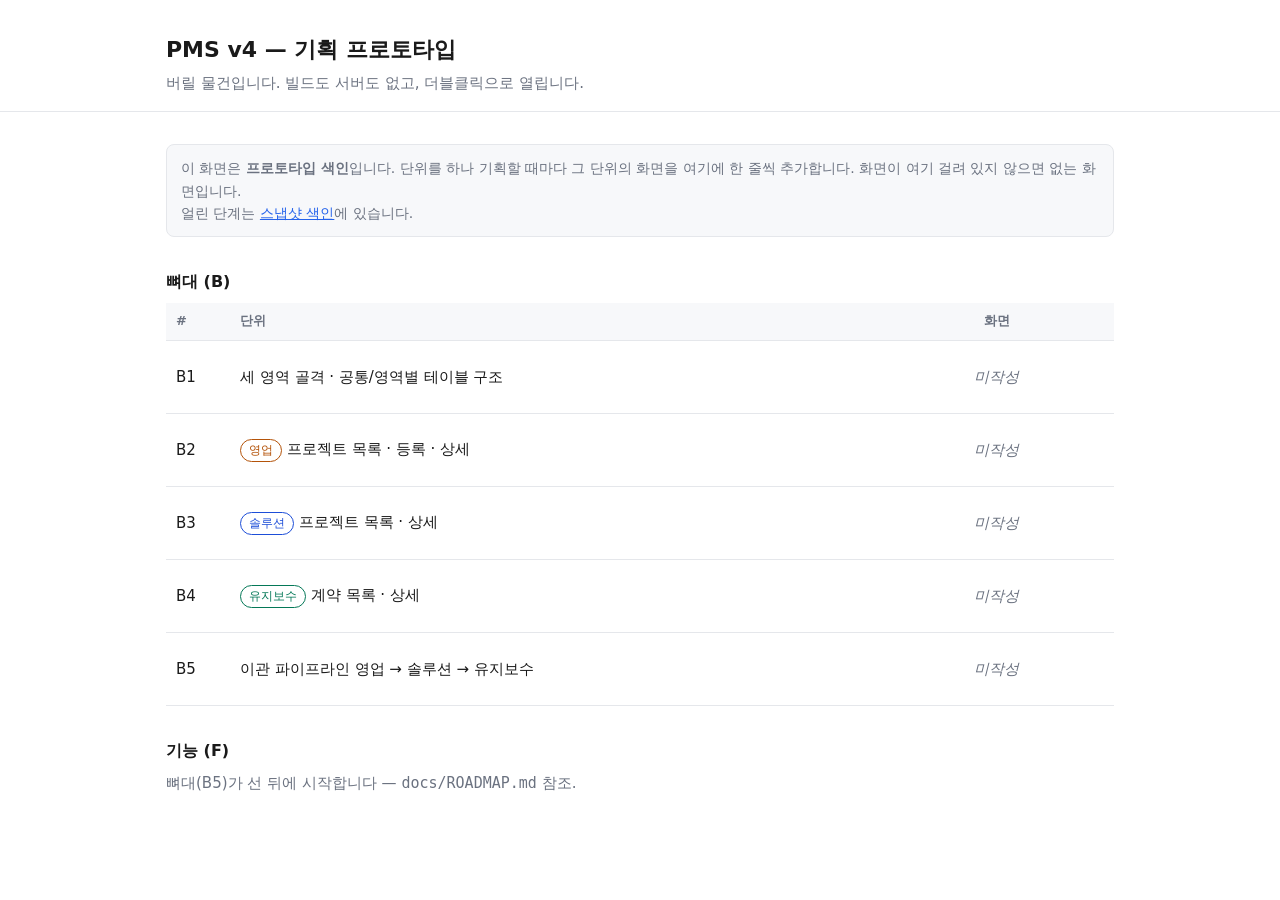
==== prototype/index.html @ c9d54f79 "하네스 기본 구성 + v4 진행 방향 수립 harness_practice의 6축을 이식: CLAUDE.md(Context) · PROGRESS/ROADMAP(Persist) · v" ====
<!DOCTYPE html>
<html lang="ko" data-theme="">
<head>
<meta charset="utf-8">
<meta name="viewport" content="width=device-width, initial-scale=1">
<title>PMS v4 프로토타입</title>
<link rel="stylesheet" href="assets/base.css">
</head>
<body>
<header class="top"><div class="wrap">
  <h1>PMS v4 — 기획 프로토타입</h1>
  <p class="lead">버릴 물건입니다. 빌드도 서버도 없고, 더블클릭으로 열립니다.</p>
</div></header>

<div class="wrap">

  <div class="note">
    이 화면은 <strong>프로토타입 색인</strong>입니다. 단위를 하나 기획할 때마다 그 단위의
    화면을 여기에 한 줄씩 추가합니다. 화면이 여기 걸려 있지 않으면 없는 화면입니다.
    <br>얼린 단계는 <a href="snapshots/INDEX.md">스냅샷 색인</a>에 있습니다.
  </div>

  <h2>뼈대 (B)</h2>
  <table>
    <thead><tr><th style="width:64px">#</th><th>단위</th><th style="width:140px">화면</th></tr></thead>
    <tbody>
      <tr><td>B1</td><td>세 영역 골격 · 공통/영역별 테이블 구조</td><td class="empty">미작성</td></tr>
      <tr><td>B2</td><td><span class="tag sales">영업</span> 프로젝트 목록 · 등록 · 상세</td><td class="empty">미작성</td></tr>
      <tr><td>B3</td><td><span class="tag solution">솔루션</span> 프로젝트 목록 · 상세</td><td class="empty">미작성</td></tr>
      <tr><td>B4</td><td><span class="tag maint">유지보수</span> 계약 목록 · 상세</td><td class="empty">미작성</td></tr>
      <tr><td>B5</td><td>이관 파이프라인 영업 → 솔루션 → 유지보수</td><td class="empty">미작성</td></tr>
    </tbody>
  </table>

  <h2>기능 (F)</h2>
  <p class="lead">뼈대(B5)가 선 뒤에 시작합니다 — <code>docs/ROADMAP.md</code> 참조.</p>

</div>
</body>
</html>
---- prototype/assets/base.css ----
/* 프로토타입 공용 스타일 — 빌드 없음. 화면 파일에서 <link>로 불러 쓴다. */
:root {
  --bg: #ffffff; --fg: #1a1a1a; --muted: #6b7280;
  --line: #e5e7eb; --accent: #2563eb; --soft: #f7f8fa;
  --sales: #b45309; --solution: #1d4ed8; --maint: #047857;
}
@media (prefers-color-scheme: dark) {
  :root:not([data-theme="light"]) {
    --bg: #14161a; --fg: #e8eaed; --muted: #9aa3af;
    --line: #2b2f36; --accent: #6ea8fe; --soft: #1b1e24;
    --sales: #f0b357; --solution: #8ab4ff; --maint: #6ee7b7;
  }
}
:root[data-theme="dark"] {
  --bg: #14161a; --fg: #e8eaed; --muted: #9aa3af;
  --line: #2b2f36; --accent: #6ea8fe; --soft: #1b1e24;
  --sales: #f0b357; --solution: #8ab4ff; --maint: #6ee7b7;
}

* { box-sizing: border-box; }
body {
  margin: 0; background: var(--bg); color: var(--fg);
  font: 15px/1.6 "Malgun Gothic", "맑은 고딕", -apple-system, system-ui, sans-serif;
}
.wrap { max-width: 980px; margin: 0 auto; padding: 32px 16px 64px; }
header.top { border-bottom: 1px solid var(--line); }
header.top .wrap { padding-bottom: 16px; }
h1 { font-size: 22px; margin: 0 0 4px; }
h2 { font-size: 16px; margin: 32px 0 8px; }
p.lead { color: var(--muted); margin: 0; }
a { color: var(--accent); }

table { width: 100%; border-collapse: collapse; margin: 8px 0 4px; }
th, td { text-align: left; padding: 8px 10px; border-bottom: 1px solid var(--line); }
th { background: var(--soft); font-weight: 600; font-size: 13px; color: var(--muted); }

.note { background: var(--soft); border: 1px solid var(--line); border-radius: 8px;
        padding: 12px 14px; color: var(--muted); font-size: 14px; }
.empty { color: var(--muted); font-style: italic; padding: 24px 0; }

.tag { display: inline-block; font-size: 12px; padding: 1px 8px; border-radius: 999px;
       border: 1px solid currentColor; }
.tag.sales { color: var(--sales); }
.tag.solution { color: var(--solution); }
.tag.maint { color: var(--maint); }
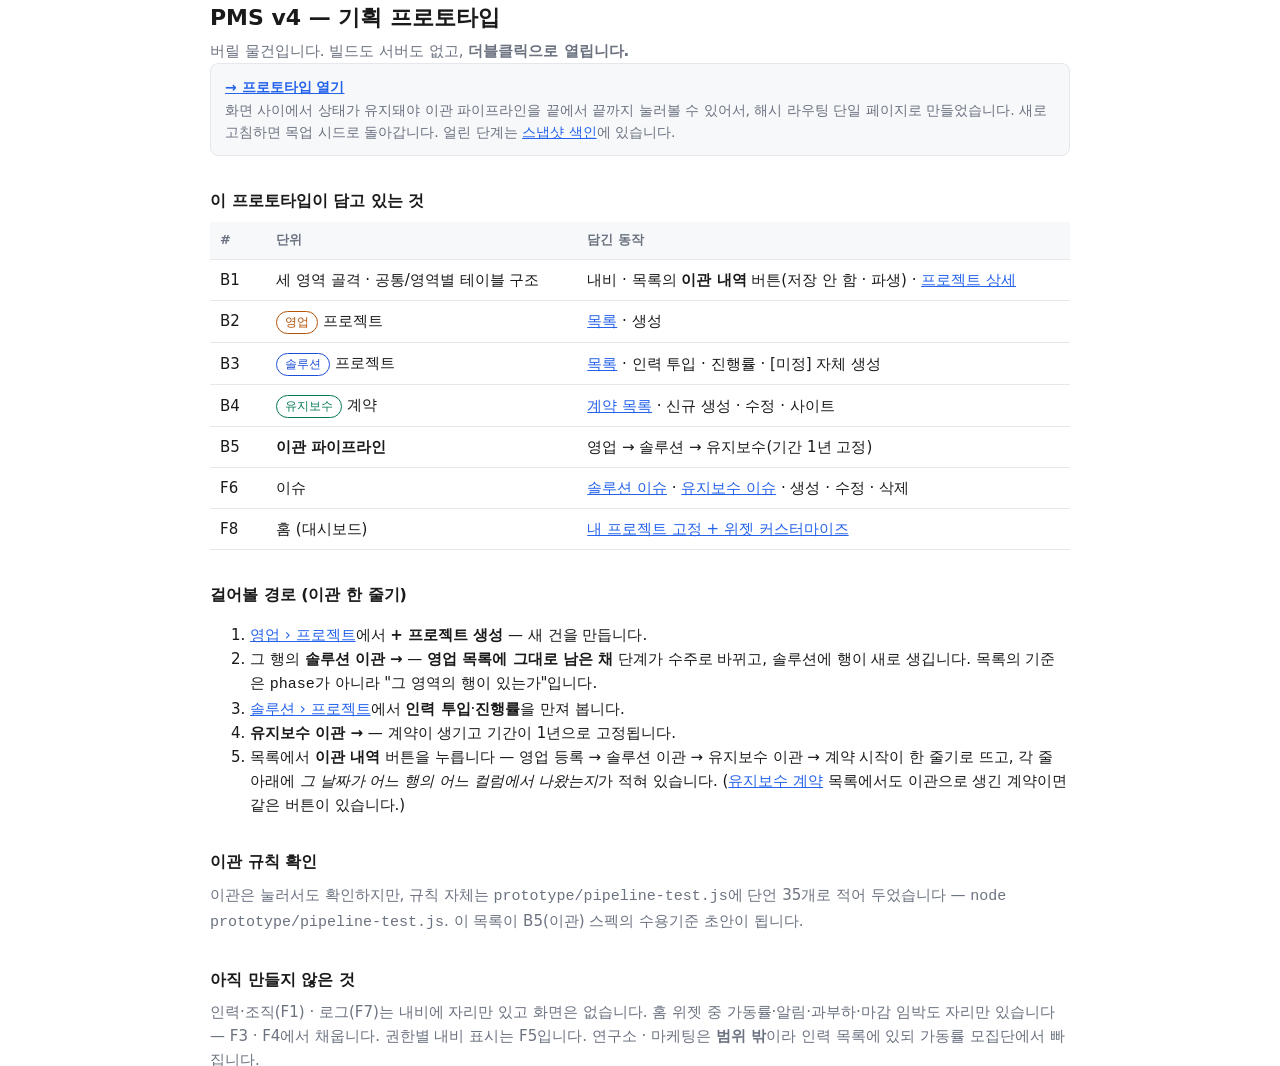
==== commit a536af96: "b0-backbone(프로토): 리뷰 지적 반영 — 예산 신호 복구 · 규칙 모순 해소 reviewer(sonnet) NEEDS CHANGES 조치:  MAJOR — prototy" ====
--- a/prototype/index.html
+++ b/prototype/index.html
@@ -7,33 +7,64 @@
 <link rel="stylesheet" href="assets/base.css">
 </head>
 <body>
-<header class="top"><div class="wrap">
+<div class="main" style="max-width:860px;margin:0 auto">
+
   <h1>PMS v4 — 기획 프로토타입</h1>
-  <p class="lead">버릴 물건입니다. 빌드도 서버도 없고, 더블클릭으로 열립니다.</p>
-</div></header>
-
-<div class="wrap">
+  <p class="lead">버릴 물건입니다. 빌드도 서버도 없고, <strong>더블클릭으로 열립니다.</strong></p>
 
   <div class="note">
-    이 화면은 <strong>프로토타입 색인</strong>입니다. 단위를 하나 기획할 때마다 그 단위의
-    화면을 여기에 한 줄씩 추가합니다. 화면이 여기 걸려 있지 않으면 없는 화면입니다.
-    <br>얼린 단계는 <a href="snapshots/INDEX.md">스냅샷 색인</a>에 있습니다.
+    <strong><a href="pms.html">→ 프로토타입 열기</a></strong><br>
+    화면 사이에서 상태가 유지돼야 이관 파이프라인을 끝에서 끝까지 눌러볼 수 있어서,
+    해시 라우팅 단일 페이지로 만들었습니다. 새로고침하면 목업 시드로 돌아갑니다.
+    얼린 단계는 <a href="snapshots/INDEX.md">스냅샷 색인</a>에 있습니다.
   </div>
 
-  <h2>뼈대 (B)</h2>
+  <h2>이 프로토타입이 담고 있는 것</h2>
   <table>
-    <thead><tr><th style="width:64px">#</th><th>단위</th><th style="width:140px">화면</th></tr></thead>
+    <thead><tr><th style="width:56px">#</th><th>단위</th><th>담긴 동작</th></tr></thead>
     <tbody>
-      <tr><td>B1</td><td>세 영역 골격 · 공통/영역별 테이블 구조</td><td class="empty">미작성</td></tr>
-      <tr><td>B2</td><td><span class="tag sales">영업</span> 프로젝트 목록 · 등록 · 상세</td><td class="empty">미작성</td></tr>
-      <tr><td>B3</td><td><span class="tag solution">솔루션</span> 프로젝트 목록 · 상세</td><td class="empty">미작성</td></tr>
-      <tr><td>B4</td><td><span class="tag maint">유지보수</span> 계약 목록 · 상세</td><td class="empty">미작성</td></tr>
-      <tr><td>B5</td><td>이관 파이프라인 영업 → 솔루션 → 유지보수</td><td class="empty">미작성</td></tr>
+      <tr><td>B1</td><td>세 영역 골격 · 공통/영역별 테이블 구조</td>
+          <td>내비 · 목록의 <strong>이관 내역</strong> 버튼(저장 안 함 · 파생) · <a href="pms.html#/project/107">프로젝트 상세</a></td></tr>
+      <tr><td>B2</td><td><span class="tag sales">영업</span> 프로젝트</td>
+          <td><a href="pms.html#/sales">목록</a> · 생성</td></tr>
+      <tr><td>B3</td><td><span class="tag solution">솔루션</span> 프로젝트</td>
+          <td><a href="pms.html#/solution">목록</a> · 인력 투입 · 진행률 · [미정] 자체 생성</td></tr>
+      <tr><td>B4</td><td><span class="tag maint">유지보수</span> 계약</td>
+          <td><a href="pms.html#/maintenance">계약 목록</a> · 신규 생성 · 수정 · 사이트</td></tr>
+      <tr><td>B5</td><td><strong>이관 파이프라인</strong></td>
+          <td>영업 → 솔루션 → 유지보수(기간 1년 고정)</td></tr>
+      <tr><td>F6</td><td>이슈</td>
+          <td><a href="pms.html#/solution-issues">솔루션 이슈</a> · <a href="pms.html#/maintenance-issues">유지보수 이슈</a> · 생성 · 수정 · 삭제</td></tr>
+      <tr><td>F8</td><td>홈 (대시보드)</td>
+          <td><a href="pms.html#/home">내 프로젝트 고정 + 위젯 커스터마이즈</a></td></tr>
     </tbody>
   </table>
 
-  <h2>기능 (F)</h2>
-  <p class="lead">뼈대(B5)가 선 뒤에 시작합니다 — <code>docs/ROADMAP.md</code> 참조.</p>
+  <h2>걸어볼 경로 (이관 한 줄기)</h2>
+  <ol>
+    <li><a href="pms.html#/sales">영업 › 프로젝트</a>에서 <strong>+ 프로젝트 생성</strong> — 새 건을 만듭니다.</li>
+    <li>그 행의 <strong>솔루션 이관 →</strong> — <strong>영업 목록에 그대로 남은 채</strong> 단계가 수주로 바뀌고,
+        솔루션에 행이 새로 생깁니다. 목록의 기준은 <code>phase</code>가 아니라 "그 영역의 행이 있는가"입니다.</li>
+    <li><a href="pms.html#/solution">솔루션 › 프로젝트</a>에서 <strong>인력 투입</strong>·<strong>진행률</strong>을 만져 봅니다.</li>
+    <li><strong>유지보수 이관 →</strong> — 계약이 생기고 기간이 1년으로 고정됩니다.</li>
+    <li>목록에서 <strong>이관 내역</strong> 버튼을 누릅니다 — 영업 등록 → 솔루션 이관 → 유지보수 이관 → 계약 시작이
+        한 줄기로 뜨고, 각 줄 아래에 <em>그 날짜가 어느 행의 어느 컬럼에서 나왔는지</em>가 적혀 있습니다.
+        (<a href="pms.html#/maintenance">유지보수 계약</a> 목록에서도 이관으로 생긴 계약이면 같은 버튼이 있습니다.)</li>
+  </ol>
+
+  <h2>이관 규칙 확인</h2>
+  <p class="lead">
+    이관은 눌러서도 확인하지만, 규칙 자체는 <code>prototype/pipeline-test.js</code>에
+    단언 35개로 적어 두었습니다 — <code>node prototype/pipeline-test.js</code>.
+    이 목록이 B5(이관) 스펙의 수용기준 초안이 됩니다.
+  </p>
+
+  <h2>아직 만들지 않은 것</h2>
+  <p class="lead">
+    인력·조직(F1) · 로그(F7)는 내비에 자리만 있고 화면은 없습니다. 홈 위젯 중 가동률·알림·과부하·마감 임박도
+    자리만 있습니다 — F3 · F4에서 채웁니다. 권한별 내비 표시는 F5입니다.
+    연구소 · 마케팅은 <strong>범위 밖</strong>이라 인력 목록에 있되 가동률 모집단에서 빠집니다.
+  </p>
 
 </div>
 </body>
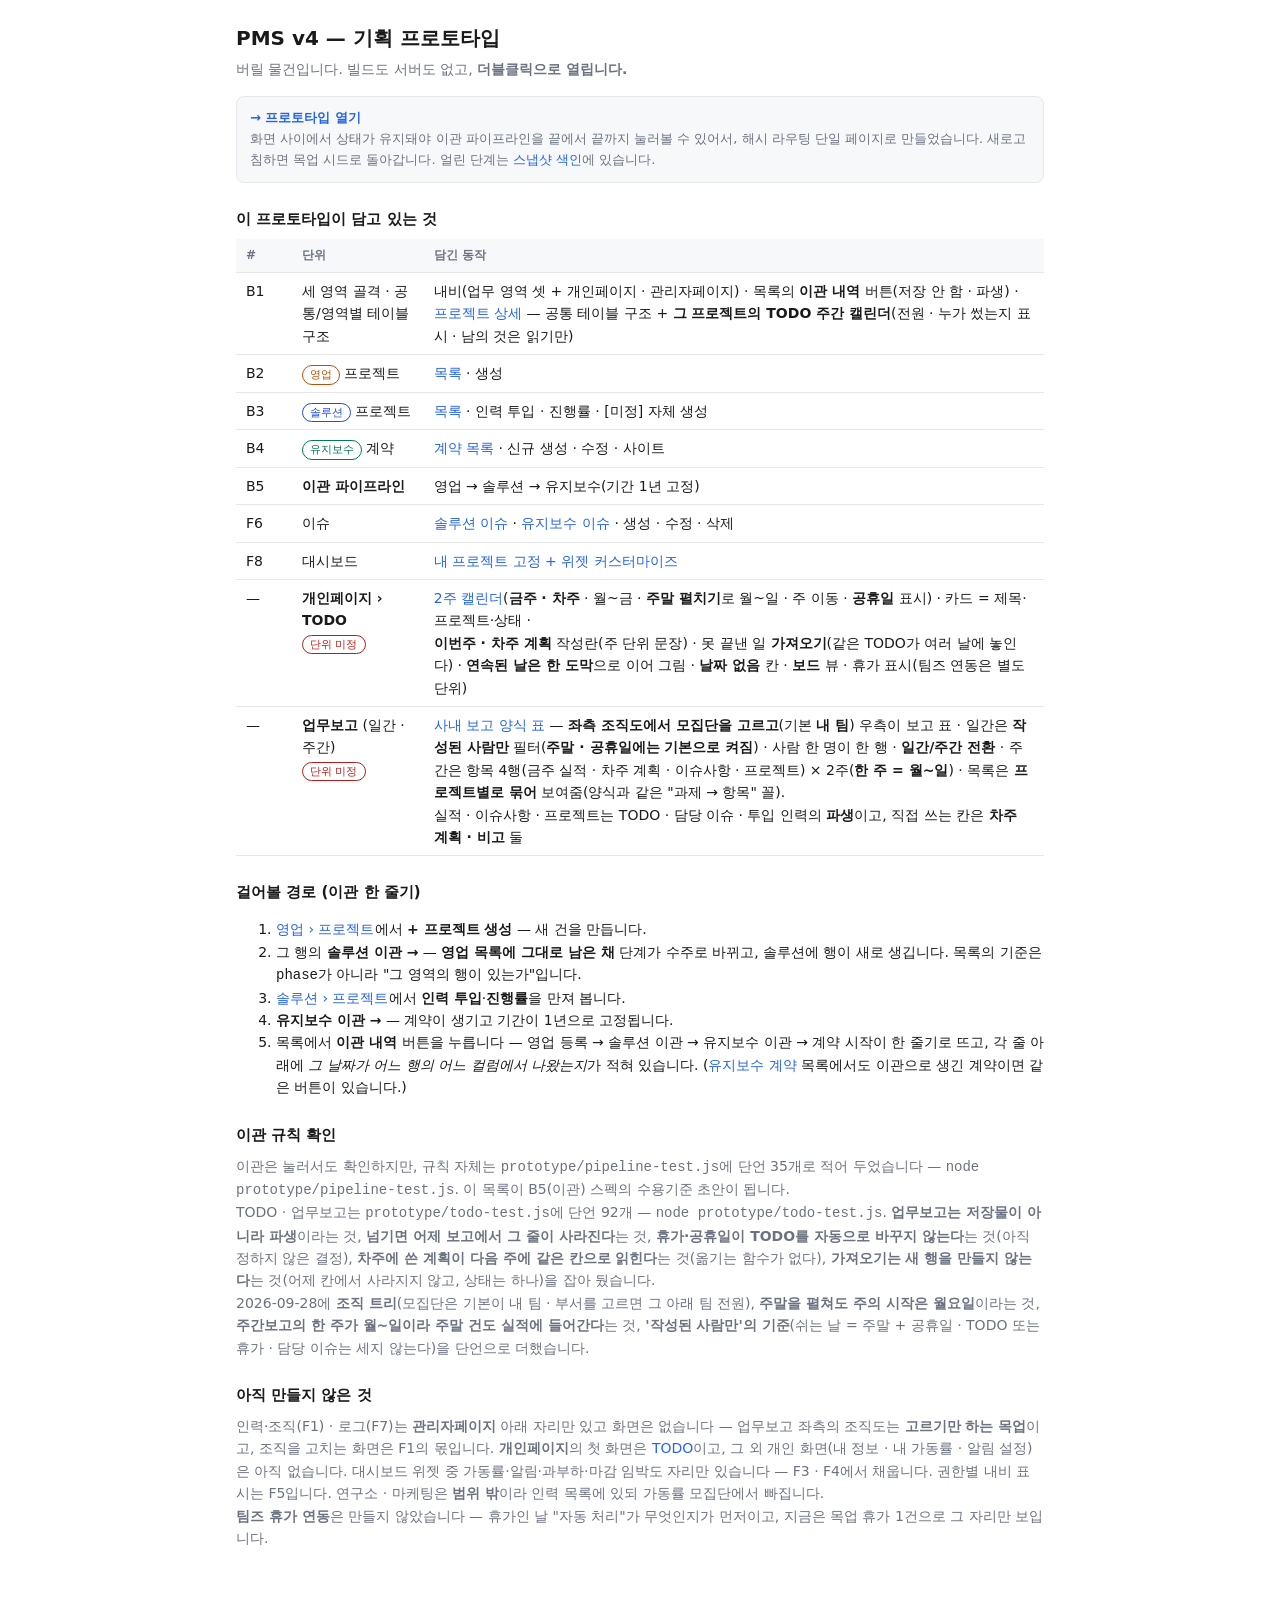
==== commit 573cdc61: "b0-todo-org(프로토): 리뷰 지적 반영 — 단언 수 정정(90→92) reviewer MINOR 1건. index.html이 단언 수를 90으로 적었다 — 마지막 결정 둘" ====
--- a/prototype/index.html
+++ b/prototype/index.html
@@ -24,7 +24,7 @@
     <thead><tr><th style="width:56px">#</th><th>단위</th><th>담긴 동작</th></tr></thead>
     <tbody>
       <tr><td>B1</td><td>세 영역 골격 · 공통/영역별 테이블 구조</td>
-          <td>내비 · 목록의 <strong>이관 내역</strong> 버튼(저장 안 함 · 파생) · <a href="pms.html#/project/107">프로젝트 상세</a></td></tr>
+          <td>내비(업무 영역 셋 + 개인페이지 · 관리자페이지) · 목록의 <strong>이관 내역</strong> 버튼(저장 안 함 · 파생) ·<br><a href="pms.html#/project/104">프로젝트 상세</a> — 공통 테이블 구조 + <strong>그 프로젝트의 TODO 주간 캘린더</strong>(전원 · 누가 썼는지 표시 · 남의 것은 읽기만)</td></tr>
       <tr><td>B2</td><td><span class="tag sales">영업</span> 프로젝트</td>
           <td><a href="pms.html#/sales">목록</a> · 생성</td></tr>
       <tr><td>B3</td><td><span class="tag solution">솔루션</span> 프로젝트</td>
@@ -35,8 +35,14 @@
           <td>영업 → 솔루션 → 유지보수(기간 1년 고정)</td></tr>
       <tr><td>F6</td><td>이슈</td>
           <td><a href="pms.html#/solution-issues">솔루션 이슈</a> · <a href="pms.html#/maintenance-issues">유지보수 이슈</a> · 생성 · 수정 · 삭제</td></tr>
-      <tr><td>F8</td><td>홈 (대시보드)</td>
-          <td><a href="pms.html#/home">내 프로젝트 고정 + 위젯 커스터마이즈</a></td></tr>
+      <tr><td>F8</td><td>대시보드</td>
+          <td><a href="pms.html#/dashboard">내 프로젝트 고정 + 위젯 커스터마이즈</a></td></tr>
+      <tr><td>—</td><td><strong>개인페이지 › TODO</strong><br><span class="tag warn">단위 미정</span></td>
+          <td><a href="pms.html#/my-todos">2주 캘린더</a>(<strong>금주 · 차주</strong> · 월~금 · <strong>주말 펼치기</strong>로 월~일 · 주 이동 · <strong>공휴일</strong> 표시) · 카드 = 제목·프로젝트·상태 ·<br><strong>이번주 · 차주 계획</strong> 작성란(주 단위 문장) · 못 끝낸 일 <strong>가져오기</strong>(같은 TODO가 여러 날에 놓인다) · <strong>연속된 날은 한 도막</strong>으로 이어 그림 · <strong>날짜 없음</strong> 칸 · <strong>보드</strong> 뷰 · 휴가 표시(팀즈 연동은 별도 단위)</td></tr>
+      <tr><td>—</td><td><strong>업무보고</strong> (일간 · 주간)<br><span class="tag warn">단위 미정</span></td>
+          <td><a href="pms.html#/report">사내 보고 양식 표</a> — <strong>좌측 조직도에서 모집단을 고르고</strong>(기본 <strong>내 팀</strong>) 우측이 보고 표 ·
+              일간은 <strong>작성된 사람만</strong> 필터(<strong>주말 · 공휴일에는 기본으로 켜짐</strong>) ·
+              사람 한 명이 한 행 · <strong>일간/주간 전환</strong> · 주간은 항목 4행(금주 실적 · 차주 계획 · 이슈사항 · 프로젝트) × 2주(<strong>한 주 = 월~일</strong>) · 목록은 <strong>프로젝트별로 묶어</strong> 보여줌(양식과 같은 "과제 → 항목" 꼴).<br>실적 · 이슈사항 · 프로젝트는 TODO · 담당 이슈 · 투입 인력의 <strong>파생</strong>이고, 직접 쓰는 칸은 <strong>차주 계획 · 비고</strong> 둘</td></tr>
     </tbody>
   </table>
 
@@ -56,14 +62,25 @@
   <p class="lead">
     이관은 눌러서도 확인하지만, 규칙 자체는 <code>prototype/pipeline-test.js</code>에
     단언 35개로 적어 두었습니다 — <code>node prototype/pipeline-test.js</code>.
-    이 목록이 B5(이관) 스펙의 수용기준 초안이 됩니다.
+    이 목록이 B5(이관) 스펙의 수용기준 초안이 됩니다.<br>
+    TODO · 업무보고는 <code>prototype/todo-test.js</code>에 단언 92개 — <code>node prototype/todo-test.js</code>.
+    <strong>업무보고는 저장물이 아니라 파생</strong>이라는 것, <strong>넘기면 어제 보고에서 그 줄이 사라진다</strong>는 것,
+    <strong>휴가·공휴일이 TODO를 자동으로 바꾸지 않는다</strong>는 것(아직 정하지 않은 결정),
+    <strong>차주에 쓴 계획이 다음 주에 같은 칸으로 읽힌다</strong>는 것(옮기는 함수가 없다),
+    <strong>가져오기는 새 행을 만들지 않는다</strong>는 것(어제 칸에서 사라지지 않고, 상태는 하나)을 잡아 뒀습니다.<br>
+    2026-09-28에 <strong>조직 트리</strong>(모집단은 기본이 내 팀 · 부서를 고르면 그 아래 팀 전원),
+    <strong>주말을 펼쳐도 주의 시작은 월요일</strong>이라는 것, <strong>주간보고의 한 주가 월~일이라 주말 건도 실적에 들어간다</strong>는 것,
+    <strong>'작성된 사람만'의 기준</strong>(쉬는 날 = 주말 + 공휴일 · TODO 또는 휴가 · 담당 이슈는 세지 않는다)을 단언으로 더했습니다.
   </p>
 
   <h2>아직 만들지 않은 것</h2>
   <p class="lead">
-    인력·조직(F1) · 로그(F7)는 내비에 자리만 있고 화면은 없습니다. 홈 위젯 중 가동률·알림·과부하·마감 임박도
+    인력·조직(F1) · 로그(F7)는 <strong>관리자페이지</strong> 아래 자리만 있고 화면은 없습니다 —
+    업무보고 좌측의 조직도는 <strong>고르기만 하는 목업</strong>이고, 조직을 고치는 화면은 F1의 몫입니다.
+    <strong>개인페이지</strong>의 첫 화면은 <a href="pms.html#/my-todos">TODO</a>이고, 그 외 개인 화면(내 정보 · 내 가동률 · 알림 설정)은 아직 없습니다. 대시보드 위젯 중 가동률·알림·과부하·마감 임박도
     자리만 있습니다 — F3 · F4에서 채웁니다. 권한별 내비 표시는 F5입니다.
-    연구소 · 마케팅은 <strong>범위 밖</strong>이라 인력 목록에 있되 가동률 모집단에서 빠집니다.
+    연구소 · 마케팅은 <strong>범위 밖</strong>이라 인력 목록에 있되 가동률 모집단에서 빠집니다.<br>
+    <strong>팀즈 휴가 연동</strong>은 만들지 않았습니다 — 휴가인 날 "자동 처리"가 무엇인지가 먼저이고, 지금은 목업 휴가 1건으로 그 자리만 보입니다.
   </p>
 
 </div>
--- a/prototype/assets/base.css
+++ b/prototype/assets/base.css
@@ -1,45 +1,225 @@
-/* 프로토타입 공용 스타일 — 빌드 없음. 화면 파일에서 <link>로 불러 쓴다. */
+/* PMS v4 프로토타입 공용 스타일 — 빌드 없음. 버릴 물건이므로 단순하게 유지한다. */
 :root {
-  --bg: #ffffff; --fg: #1a1a1a; --muted: #6b7280;
-  --line: #e5e7eb; --accent: #2563eb; --soft: #f7f8fa;
+  --bg: #ffffff; --fg: #1a1a1a; --muted: #6b7280; --line: #e5e7eb;
+  --accent: #2563eb; --soft: #f7f8fa; --panel: #ffffff;
   --sales: #b45309; --solution: #1d4ed8; --maint: #047857;
+  --warn: #b91c1c; --ok: #047857;
 }
 @media (prefers-color-scheme: dark) {
   :root:not([data-theme="light"]) {
-    --bg: #14161a; --fg: #e8eaed; --muted: #9aa3af;
-    --line: #2b2f36; --accent: #6ea8fe; --soft: #1b1e24;
+    --bg: #14161a; --fg: #e8eaed; --muted: #9aa3af; --line: #2b2f36;
+    --accent: #6ea8fe; --soft: #1b1e24; --panel: #181b21;
     --sales: #f0b357; --solution: #8ab4ff; --maint: #6ee7b7;
+    --warn: #fca5a5; --ok: #6ee7b7;
   }
 }
 :root[data-theme="dark"] {
-  --bg: #14161a; --fg: #e8eaed; --muted: #9aa3af;
-  --line: #2b2f36; --accent: #6ea8fe; --soft: #1b1e24;
+  --bg: #14161a; --fg: #e8eaed; --muted: #9aa3af; --line: #2b2f36;
+  --accent: #6ea8fe; --soft: #1b1e24; --panel: #181b21;
   --sales: #f0b357; --solution: #8ab4ff; --maint: #6ee7b7;
+  --warn: #fca5a5; --ok: #6ee7b7;
 }
 
 * { box-sizing: border-box; }
 body {
   margin: 0; background: var(--bg); color: var(--fg);
-  font: 15px/1.6 "Malgun Gothic", "맑은 고딕", -apple-system, system-ui, sans-serif;
-}
-.wrap { max-width: 980px; margin: 0 auto; padding: 32px 16px 64px; }
-header.top { border-bottom: 1px solid var(--line); }
-header.top .wrap { padding-bottom: 16px; }
-h1 { font-size: 22px; margin: 0 0 4px; }
-h2 { font-size: 16px; margin: 32px 0 8px; }
-p.lead { color: var(--muted); margin: 0; }
-a { color: var(--accent); }
-
-table { width: 100%; border-collapse: collapse; margin: 8px 0 4px; }
-th, td { text-align: left; padding: 8px 10px; border-bottom: 1px solid var(--line); }
-th { background: var(--soft); font-weight: 600; font-size: 13px; color: var(--muted); }
-
-.note { background: var(--soft); border: 1px solid var(--line); border-radius: 8px;
-        padding: 12px 14px; color: var(--muted); font-size: 14px; }
-.empty { color: var(--muted); font-style: italic; padding: 24px 0; }
-
-.tag { display: inline-block; font-size: 12px; padding: 1px 8px; border-radius: 999px;
-       border: 1px solid currentColor; }
-.tag.sales { color: var(--sales); }
-.tag.solution { color: var(--solution); }
-.tag.maint { color: var(--maint); }
+  font: 14px/1.6 "Malgun Gothic", "맑은 고딕", -apple-system, system-ui, sans-serif;
+}
+a { color: var(--accent); text-decoration: none; }
+a:hover { text-decoration: underline; }
+h1 { font-size: 20px; margin: 0 0 4px; }
+h2 { font-size: 15px; margin: 24px 0 8px; }
+h3 { font-size: 13px; margin: 0 0 6px; color: var(--muted); font-weight: 600; }
+p.lead { color: var(--muted); margin: 0 0 16px; }
+
+/* ── 레이아웃 ─────────────────────────────────────────────── */
+.shell { display: flex; min-height: 100vh; }
+.side {
+  width: 210px; flex: 0 0 210px; border-right: 1px solid var(--line);
+  background: var(--soft); padding: 16px 0;
+}
+.side .brand { padding: 0 16px 14px; font-weight: 700; font-size: 15px; }
+.side .brand small { display: block; font-weight: 400; color: var(--muted); font-size: 11px; }
+.side hr { border: 0; border-top: 1px solid var(--line); margin: 10px 0; }
+.side .group { padding: 6px 16px 2px; font-size: 12px; color: var(--muted); font-weight: 700; }
+.side a.item, .side span.item {
+  display: block; padding: 6px 16px 6px 28px; color: var(--fg); font-size: 13px;
+}
+.side a.item:hover { background: var(--panel); text-decoration: none; }
+.side a.item.on { background: var(--panel); border-left: 3px solid var(--accent); padding-left: 25px; font-weight: 600; }
+.side a.top { padding-left: 16px; }
+.side span.item { color: var(--muted); }
+.side .todo { font-size: 10px; border: 1px solid currentColor; border-radius: 3px; padding: 0 4px; margin-left: 4px; }
+.main { flex: 1; min-width: 0; padding: 22px 26px 60px; }
+.head { display: flex; align-items: flex-start; justify-content: space-between; gap: 12px; flex-wrap: wrap; }
+
+/* ── 표 ───────────────────────────────────────────────────── */
+table { width: 100%; border-collapse: collapse; margin: 6px 0 4px; }
+th, td { text-align: left; padding: 7px 10px; border-bottom: 1px solid var(--line); vertical-align: top; }
+th { background: var(--soft); font-weight: 600; font-size: 12px; color: var(--muted); white-space: nowrap; }
+tbody tr:hover { background: var(--soft); }
+td.num, th.num { text-align: right; white-space: nowrap; }
+.empty { color: var(--muted); font-style: italic; padding: 20px 0; }
+
+/* ── 조각 ─────────────────────────────────────────────────── */
+.tag { display: inline-block; font-size: 11px; padding: 0 7px; border-radius: 999px; border: 1px solid currentColor; white-space: nowrap; }
+.tag.sales { color: var(--sales); } .tag.solution { color: var(--solution); }
+.tag.maint { color: var(--maint); } .tag.off { color: var(--muted); }
+.tag.warn { color: var(--warn); }
+.btn {
+  font: inherit; font-size: 13px; padding: 5px 12px; border-radius: 6px;
+  border: 1px solid var(--line); background: var(--panel); color: var(--fg); cursor: pointer;
+}
+.btn:hover { border-color: var(--accent); }
+.btn.primary { background: var(--accent); border-color: var(--accent); color: #fff; }
+.btn.small { font-size: 12px; padding: 2px 8px; }
+.btn:disabled { opacity: .45; cursor: not-allowed; }
+.btn:disabled:hover { border-color: var(--line); }
+.note { background: var(--soft); border: 1px solid var(--line); border-radius: 8px; padding: 11px 13px; color: var(--muted); font-size: 13px; margin: 10px 0; }
+.note.q { border-left: 3px solid var(--accent); }
+.note ul { margin: 6px 0 0; padding-left: 18px; }
+.note li { margin: 3px 0; }
+.bar { height: 6px; background: var(--line); border-radius: 3px; overflow: hidden; min-width: 70px; }
+.bar > i { display: block; height: 100%; background: var(--accent); }
+.row { display: flex; gap: 8px; align-items: center; flex-wrap: wrap; }
+
+/* ── 카드 · 블록 ──────────────────────────────────────────── */
+.card { border: 1px solid var(--line); border-radius: 10px; padding: 14px 16px; background: var(--panel); margin: 10px 0; }
+.card.sales { border-left: 4px solid var(--sales); }
+.card.solution { border-left: 4px solid var(--solution); }
+.card.maint { border-left: 4px solid var(--maint); }
+.card.common { border-left: 4px solid var(--muted); }
+.card .when { float: right; font-size: 12px; color: var(--muted); }
+dl.kv { display: grid; grid-template-columns: 120px 1fr; gap: 4px 10px; margin: 6px 0 0; }
+dl.kv dt { color: var(--muted); font-size: 13px; }
+dl.kv dd { margin: 0; font-size: 13px; }
+.grid { display: grid; grid-template-columns: repeat(auto-fill, minmax(260px, 1fr)); gap: 12px; }
+
+/* ── TODO 주간 캘린더 · 보드 ──────────────────────────────── */
+.weekcap { display: flex; justify-content: space-between; align-items: baseline; gap: 8px; margin: 14px 0 5px; font-size: 12px; color: var(--muted); font-weight: 700; }
+.weekcap span:last-child { font-weight: 400; white-space: nowrap; }
+.week { display: grid; grid-template-columns: repeat(5, minmax(0, 1fr)); grid-auto-rows: min-content; border: 1px solid var(--line); border-radius: 10px; overflow: hidden; background: var(--panel); }
+.week .colbg { border-left: 1px solid var(--line); }
+.week .colbg.first { border-left: 0; }
+.week .colbg.today { background: var(--soft); }
+.week .colbg.holiday { background: repeating-linear-gradient(-45deg, transparent 0 7px, var(--soft) 7px 14px); }
+.week .dh { display: flex; align-items: center; justify-content: space-between; gap: 4px; padding: 7px 7px 5px; font-size: 12px; color: var(--muted); }
+.week .day { min-height: 210px; padding: 2px 7px 30px; position: relative; }
+.week .dh .hol { color: var(--warn); font-size: 11px; }
+.week .dnum { font-weight: 700; }
+.week .dh.today .dnum { background: var(--warn); color: var(--bg); border-radius: 999px; padding: 0 6px; }
+/* 이어진 도막 — 날짜 칸 안쪽 흐름에 놓고 폭만 칸 수만큼 늘린다.
+   걸쳐 있는 칸에는 같은 카드를 숨겨 넣어 자리만 잡는다(ghost) — 폭이 같아 높이가 정확히 맞는다. */
+.week .slot { margin-bottom: 6px; overflow: hidden; }
+.week .slot > .tcard { margin-bottom: 0; }
+.week .barslot { position: relative; z-index: 2; }
+.week .slot.ghost { visibility: hidden; pointer-events: none; }
+.day .plus { position: absolute; left: 7px; right: 7px; bottom: 7px; display: flex; gap: 4px; opacity: 0; }
+.day .plus .btn { padding: 2px 6px; }
+.day .plus .btn.grow { flex: 1; }
+.day:hover .plus, .day:focus-within .plus { opacity: 1; }
+.tcard { border: 1px solid var(--line); border-radius: 8px; background: var(--bg); padding: 6px 8px; margin-bottom: 6px; cursor: pointer; }
+.tcard:hover { border-color: var(--accent); }
+.tcard.late { border-color: var(--warn); }
+.tcard.other { background: var(--soft); }
+label.pick { display: flex; gap: 8px; align-items: flex-start; border: 1px solid var(--line); border-radius: 8px; padding: 8px 10px; margin: 6px 0 0; cursor: pointer; font-size: 13px; }
+label.pick:hover { border-color: var(--accent); }
+label.pick input { width: auto; flex: 0 0 auto; margin-top: 2px; }
+label.pick .when { color: var(--muted); font-size: 11px; }
+.chips { display: flex; flex-wrap: wrap; gap: 5px; margin: 2px 0 4px; }
+.chip { font: inherit; font-size: 12px; padding: 2px 8px; border-radius: 999px; border: 1px solid var(--line); background: var(--panel); color: var(--fg); cursor: pointer; }
+.chip:hover { border-color: var(--warn); color: var(--warn); }
+.tcard .th { display: flex; align-items: flex-start; gap: 6px; }
+.tcard .tt { font-size: 13px; font-weight: 600; line-height: 1.35; flex: 1; min-width: 0; }
+.tcard.done .tt { color: var(--muted); text-decoration: line-through; }
+/* 완료 버튼 — 카드를 열지 않고 체크만으로 끝낸다 */
+.tcard .tdone {
+  flex: 0 0 16px; width: 16px; height: 16px; margin-top: 1px; padding: 0;
+  border: 1px solid var(--muted); border-radius: 4px; background: var(--panel);
+  color: transparent; font-size: 11px; line-height: 1; cursor: pointer;
+}
+.tcard .tdone:hover { border-color: var(--ok); color: var(--muted); }
+.tcard .tdone.on { background: var(--ok); border-color: var(--ok); color: #fff; }
+.tcard .tp { display: flex; align-items: center; gap: 4px; margin-top: 4px; font-size: 11px; color: var(--muted); }
+.tcard .dot { flex: 0 0 8px; width: 8px; height: 8px; border-radius: 2px; }
+.tcard .name { overflow: hidden; text-overflow: ellipsis; white-space: nowrap; }
+.tag.done { color: var(--ok); }
+.board { display: grid; grid-template-columns: repeat(3, minmax(0, 1fr)); gap: 12px; }
+.board .col { background: var(--soft); border: 1px solid var(--line); border-radius: 10px; padding: 9px; min-height: 180px; }
+.board .col h3 { display: flex; justify-content: space-between; }
+.strip { border: 1px dashed var(--line); border-radius: 10px; padding: 9px 11px; margin: 10px 0; }
+.strip .row { align-items: flex-start; }
+.strip .tcard { width: 210px; margin-bottom: 0; }
+.planbox { border: 1px solid var(--line); border-radius: 10px; background: var(--panel); padding: 9px 12px; margin: 0 0 8px; }
+.planbox h3 { display: flex; align-items: center; gap: 8px; margin: 0 0 5px; }
+.planbox h3 span { font-weight: 400; font-size: 11px; }
+.planbox h3 .btn { margin-left: auto; }
+.planbox .ptext, table.report .ptext { font-size: 13px; line-height: 1.55; color: var(--fg); }
+table.report .ptext { font-size: 12px; }
+
+/* 업무보고 표 — 사내 양식 모양(부서 · 성명 · 항목 × 기간). 칸이 많아 세로선을 넣는다 */
+table.report { table-layout: auto; }
+table.report th, table.report td { border: 1px solid var(--line); vertical-align: top; font-size: 12px; }
+table.report th { text-align: center; }
+table.report td.who { width: 1%; white-space: nowrap; font-weight: 600; font-size: 12px; }
+table.report td.who .org { font-weight: 400; color: var(--muted); font-size: 11px; white-space: nowrap; }
+table.report td.item { width: 1%; white-space: nowrap; background: var(--soft); color: var(--muted); font-weight: 700; text-align: center; }
+table.report td.remark { color: var(--muted); width: 180px; }
+table.report ul { margin: 0; padding-left: 15px; }
+table.report ul.grp { padding-left: 0; list-style: none; }
+table.report ul.grp > li { margin: 0 0 7px; }
+table.report ul.grp > li:last-child { margin-bottom: 0; }
+table.report .ghead { display: block; color: var(--fg); font-size: 12px; }
+table.report ul.grp ul { margin: 2px 0 0; padding-left: 14px; }
+table.report li { margin: 2px 0; }
+table.report tbody tr:hover { background: transparent; }
+
+/* 이관 내역 — 저장하지 않고 영역별 행의 openedAt/closedAt 에서 파생한다 */
+ol.timeline { list-style: none; margin: 8px 0 0; padding: 0 0 0 4px; border-left: 2px solid var(--line); }
+ol.timeline li { position: relative; padding: 0 0 11px 16px; font-size: 13px; }
+ol.timeline li::before {
+  content: ''; position: absolute; left: -6px; top: 7px;
+  width: 9px; height: 9px; border-radius: 50%; background: var(--muted);
+}
+ol.timeline li.sales::before { background: var(--sales); }
+ol.timeline li.solution::before { background: var(--solution); }
+ol.timeline li.maint::before { background: var(--maint); }
+ol.timeline li.now::before { box-shadow: 0 0 0 3px var(--soft), 0 0 0 4px currentColor; }
+ol.timeline time { color: var(--muted); margin-right: 9px; font-size: 12px; }
+ol.timeline .src { color: var(--muted); font-size: 11px; margin-top: 2px; }
+ol.timeline summary { cursor: pointer; list-style: none; }
+ol.timeline summary::-webkit-details-marker { display: none; }
+ol.timeline summary::after { content: '펼치기'; color: var(--muted); font-size: 11px; margin-left: 7px; }
+ol.timeline details[open] summary::after { content: '접기'; }
+ol.timeline summary:hover::after { text-decoration: underline; }
+ol.timeline details[open] { padding-bottom: 4px; }
+ol.timeline dl.kv { grid-template-columns: 84px 1fr; gap: 2px 8px; margin: 6px 0 0; }
+ol.timeline dl.kv dt, ol.timeline dl.kv dd { font-size: 12px; }
+
+/* ── 모달 ─────────────────────────────────────────────────── */
+.mask { position: fixed; inset: 0; background: rgba(0,0,0,.45); display: flex; align-items: center; justify-content: center; padding: 16px; z-index: 50; }
+.modal { background: var(--panel); border: 1px solid var(--line); border-radius: 12px; width: 100%; max-width: 520px; max-height: 88vh; overflow: auto; padding: 18px 20px; }
+.modal h2 { margin: 0 0 10px; font-size: 16px; }
+.modal .actions { display: flex; justify-content: flex-end; gap: 8px; margin-top: 16px; }
+label.f { display: block; margin: 9px 0 0; font-size: 13px; }
+label.f > span { display: block; color: var(--muted); font-size: 12px; margin-bottom: 2px; }
+input, select, textarea {
+  font: inherit; font-size: 13px; width: 100%; padding: 6px 8px; border-radius: 6px;
+  border: 1px solid var(--line); background: var(--bg); color: var(--fg);
+}
+input[readonly] { background: var(--soft); color: var(--muted); }
+textarea { min-height: 62px; resize: vertical; }
+.toast { position: fixed; right: 18px; bottom: 18px; background: var(--fg); color: var(--bg); padding: 9px 14px; border-radius: 8px; font-size: 13px; z-index: 60; }
+
+@media (max-width: 720px) {
+  .shell { display: block; }
+  .side { width: auto; flex: none; border-right: 0; border-bottom: 1px solid var(--line); }
+  .main { padding: 18px 16px 50px; }
+  dl.kv { grid-template-columns: 96px 1fr; }
+  .weekwrap { overflow-x: auto; }
+  .week { min-width: 660px; }
+
+  .week .day .plus { opacity: 1; }
+  .board { grid-template-columns: 1fr; }
+  .strip .tcard { width: 100%; }
+}
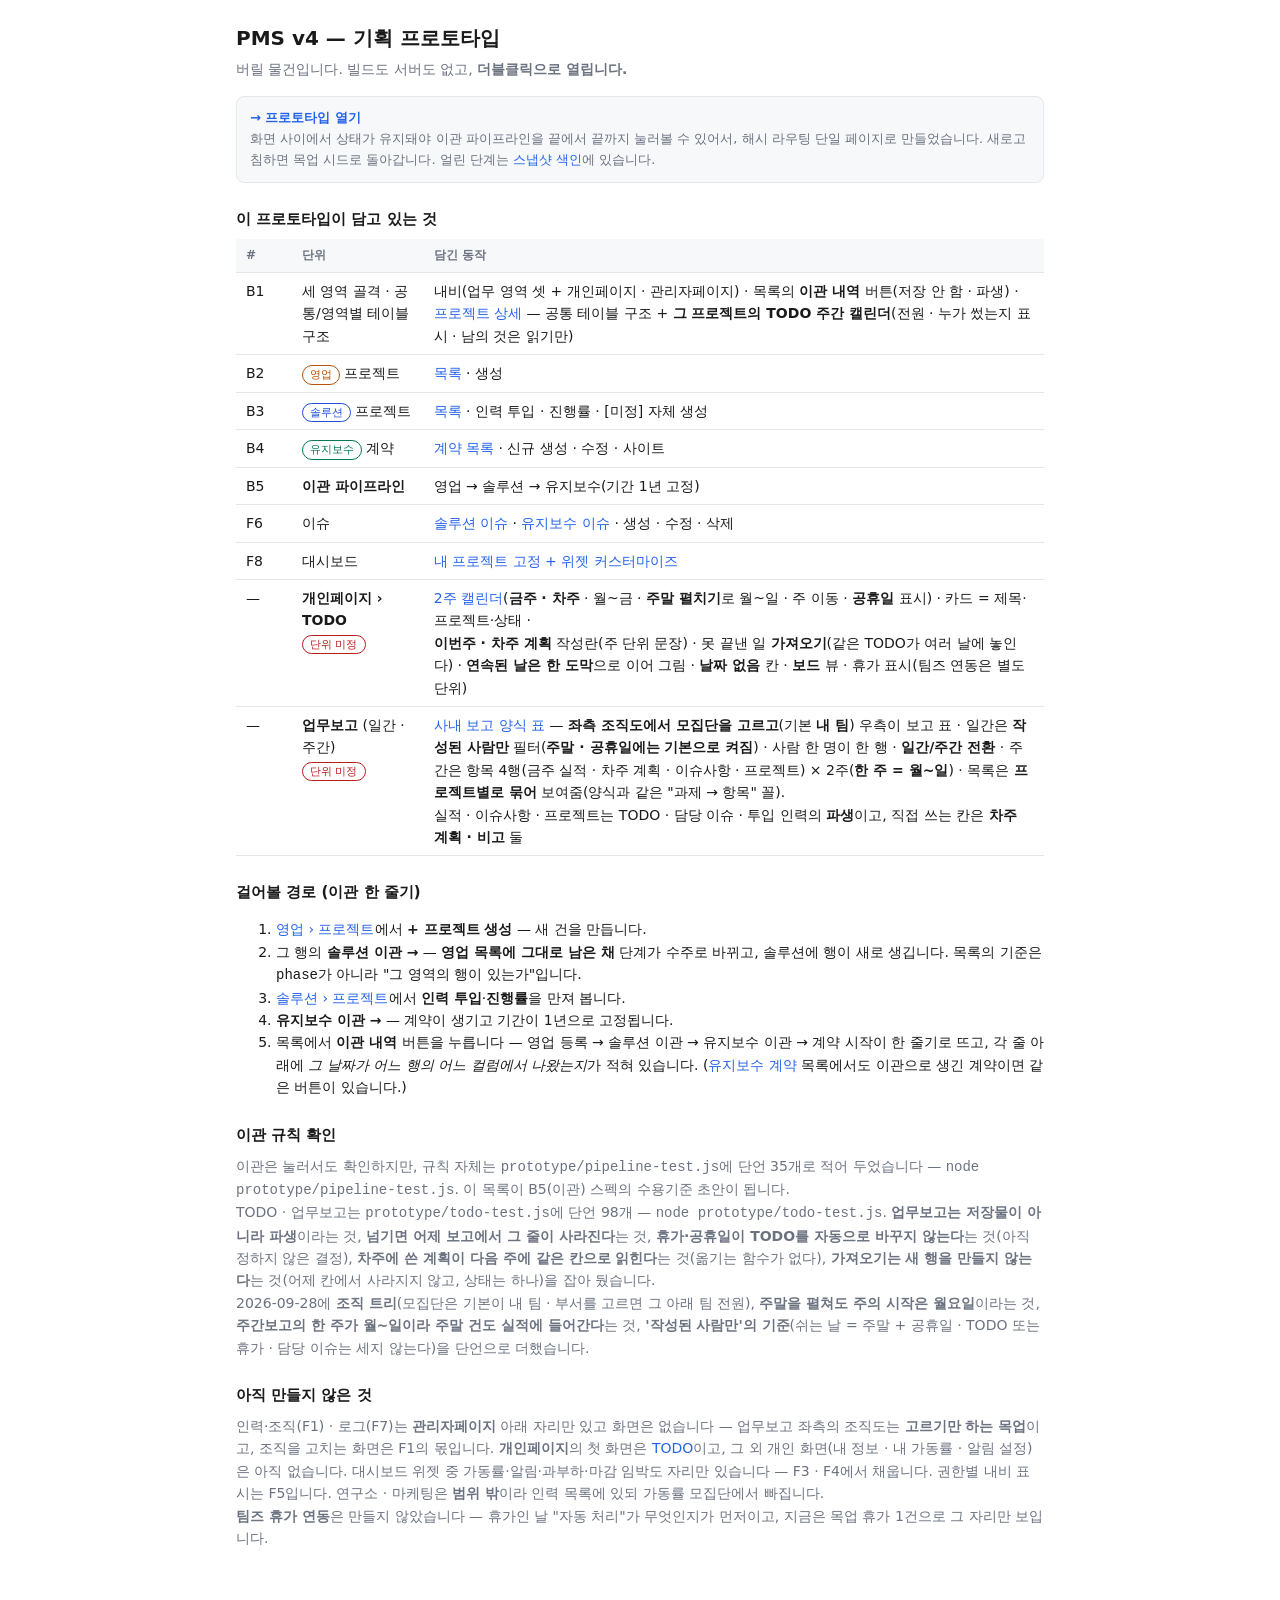
==== commit f88f4cb9: "merge: 인터뷰 질문지 · 기록 · 정리 문서를 프로토타입 v2 브랜치로 프로토타입 v2 는 이 인터뷰의 결과물이다. 읽는 사람이 화면과 근거를 한 브랜치에서 같이 보게 한다 " ====
--- a/prototype/index.html
+++ b/prototype/index.html
@@ -63,7 +63,7 @@
     이관은 눌러서도 확인하지만, 규칙 자체는 <code>prototype/pipeline-test.js</code>에
     단언 35개로 적어 두었습니다 — <code>node prototype/pipeline-test.js</code>.
     이 목록이 B5(이관) 스펙의 수용기준 초안이 됩니다.<br>
-    TODO · 업무보고는 <code>prototype/todo-test.js</code>에 단언 92개 — <code>node prototype/todo-test.js</code>.
+    TODO · 업무보고는 <code>prototype/todo-test.js</code>에 단언 98개 — <code>node prototype/todo-test.js</code>.
     <strong>업무보고는 저장물이 아니라 파생</strong>이라는 것, <strong>넘기면 어제 보고에서 그 줄이 사라진다</strong>는 것,
     <strong>휴가·공휴일이 TODO를 자동으로 바꾸지 않는다</strong>는 것(아직 정하지 않은 결정),
     <strong>차주에 쓴 계획이 다음 주에 같은 칸으로 읽힌다</strong>는 것(옮기는 함수가 없다),
--- a/prototype/assets/base.css
+++ b/prototype/assets/base.css
@@ -114,6 +114,10 @@
 .week .slot > .tcard { margin-bottom: 0; }
 .week .barslot { position: relative; z-index: 2; }
 .week .slot.ghost { visibility: hidden; pointer-events: none; }
+/* 주말 칸 — 펼쳤을 때만 생긴다. 평일과 같은 무게로 두면 주가 어디서 끝나는지 안 보인다 */
+.week .colbg.wknd { background: var(--soft); }
+.week .dh.wknd { color: var(--warn); }
+.week.wide .day { min-height: 170px; }
 .day .plus { position: absolute; left: 7px; right: 7px; bottom: 7px; display: flex; gap: 4px; opacity: 0; }
 .day .plus .btn { padding: 2px 6px; }
 .day .plus .btn.grow { flex: 1; }
@@ -211,6 +215,20 @@
 textarea { min-height: 62px; resize: vertical; }
 .toast { position: fixed; right: 18px; bottom: 18px; background: var(--fg); color: var(--bg); padding: 9px 14px; border-radius: 8px; font-size: 13px; z-index: 60; }
 
+/* 업무보고 — 좌 조직도 · 우 보고(2026-09-28). 조직도는 스크롤을 따라다닌다 */
+.rsplit { display: grid; grid-template-columns: 238px minmax(0, 1fr); gap: 14px; align-items: start; }
+.orgpane { border: 1px solid var(--line); border-radius: 10px; background: var(--panel); padding: 10px; position: sticky; top: 14px; }
+.orgpane h3 { margin: 0 0 6px; padding-left: 2px; }
+.onode { display: flex; align-items: center; gap: 4px; font-size: 12px; padding: 2px 4px 2px 0; border-radius: 6px; white-space: nowrap; }
+.onode .fold { width: 15px; height: 15px; flex: 0 0 15px; padding: 0; line-height: 1; font-size: 11px; border: 1px solid var(--line); border-radius: 4px; background: var(--soft); color: var(--muted); cursor: pointer; }
+.onode span.fold { border: 0; background: none; }
+.onode .nm { cursor: pointer; }
+.onode .nm:hover { text-decoration: underline; }
+.onode .n { margin-left: auto; color: var(--muted); font-size: 11px; }
+.onode.on { background: var(--soft); }
+.onode.on .nm { font-weight: 700; color: var(--accent); }
+.hint { color: var(--muted); font-size: 11px; font-weight: 400; margin: 8px 2px 0; }
+
 @media (max-width: 720px) {
   .shell { display: block; }
   .side { width: auto; flex: none; border-right: 0; border-bottom: 1px solid var(--line); }
@@ -218,6 +236,9 @@
   dl.kv { grid-template-columns: 96px 1fr; }
   .weekwrap { overflow-x: auto; }
   .week { min-width: 660px; }
+  .week.wide { min-width: 900px; }
+  .rsplit { grid-template-columns: 1fr; }
+  .orgpane { position: static; }
 
   .week .day .plus { opacity: 1; }
   .board { grid-template-columns: 1fr; }
